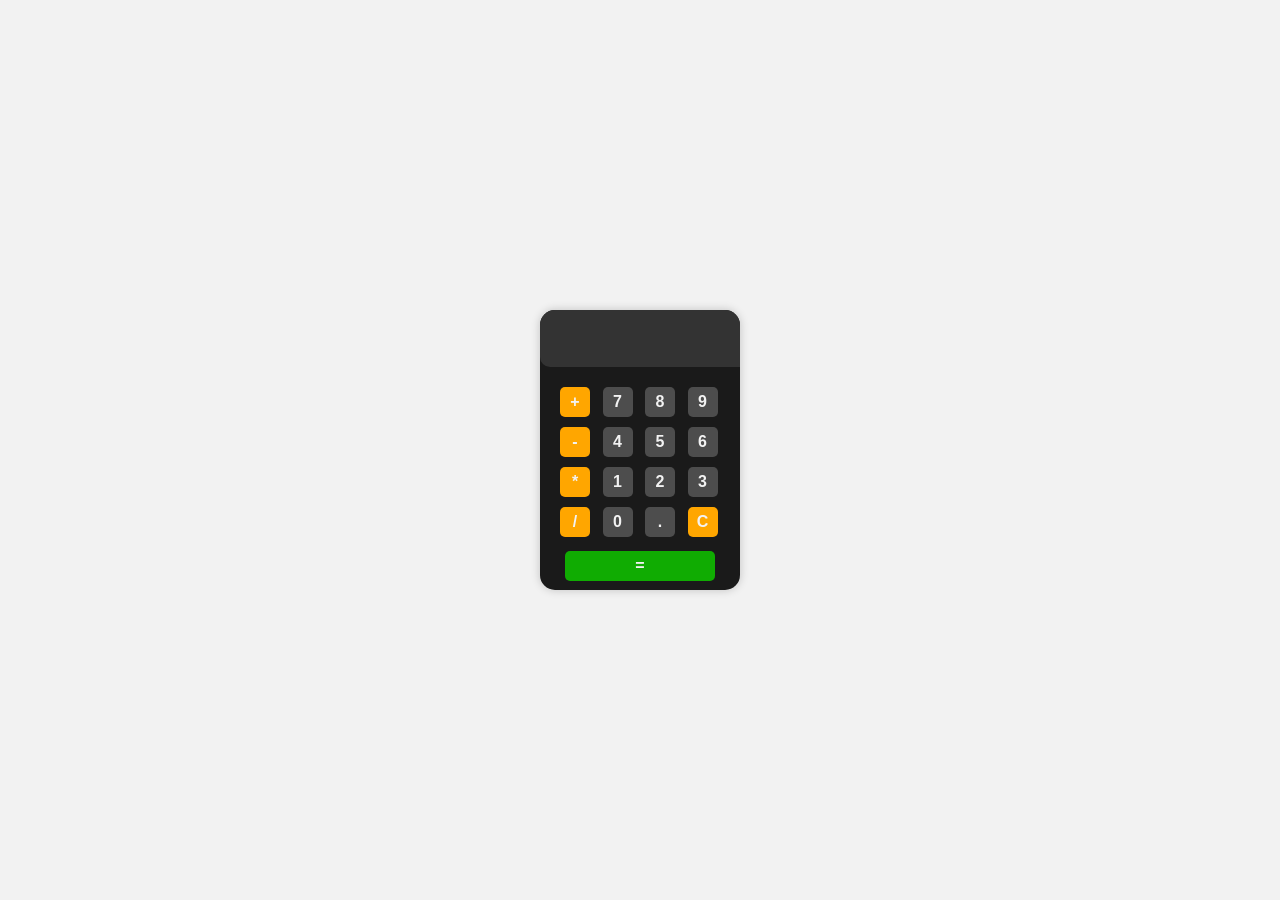
==== main.html @ 33f4938e "simple calculator" ====
<!DOCTYPE html>
<html lang="en">
<head>
    <meta charset="UTF-8">
    <meta name="viewport" content="width=device-width, initial-scale=1.0">
    <title>Document</title>
    <link rel="stylesheet"  href="style.css">

</head>
<body>

   


<div id="calculator">
    
    <input id="display" readonly>

    <div id ="keys">
        <button onclick="appendtoDisplay(`+`)" class="operator-btn">+</button>
        <button onclick="appendtoDisplay(`7`)">7</button>
        <button onclick="appendtoDisplay(`8`)">8</button>
        <button onclick="appendtoDisplay(`9`)">9</button>
        <button onclick="appendtoDisplay(`-`)" class="operator-btn">-</button>
        <button onclick="appendtoDisplay(`4`)">4</button>
        <button onclick ="appendtoDisplay(`5`)">5</button>
        <button onclick="appendtoDisplay(`6`)">6</button>
        <button onclick="appendtoDisplay(`*`)" class="operator-btn">*</button>
        <button onclick="appendtoDisplay(`1`)">1</button>
        <button onclick="appendtoDisplay(`2`)">2</button>
        <button onclick="appendtoDisplay(`3`)">3</button>
        <button onclick="appendtoDisplay(`/`)" class="operator-btn">/</button>
        <button onclick="appendtoDisplay(`0`)">0</button>
        <button onclick="appendtoDisplay(`.`)">.</button>
        <button onclick="cleardisplay()" class="operator-btn">C</button>
       
    </div>
    <button onclick="calculate()" class="calculate-btn">=</button>
    
</div>



   
<script src="main.js"></script>
</body>
</html>
---- style.css ----
body{
    margin: 0;
    display: flex;
    justify-content: center;
    align-items: center;
    height: 100vh;
    background: hsl(0, 0%, 95%);
    background-repeat: no-repeat;
    background-attachment: fixed;
    position: center;

} 

 
#calculator{ 
    height: 280px;
    font-family: Arial, Helvetica, sans-serif;
    background-color: hsl(0, 0%, 10%);
    border-radius: 15px;
    max-width: 200px;
    overflow: hidden;
    border-color: black;
    box-sizing: border-box;
    box-shadow: 0 0 10px rgba(0,0,0,0.2);

}
#display{
    width:100% ;
    padding: 10px;
    font-size: 2rem;
    text-align: left;
    border-radius: 10px;
    border: none;
    background-color: hsl(0, 0%, 20%);
    color: hsl(0, 0%, 95%);
}

#keys{
    display: grid;
    grid-template-columns: repeat(4, 1fr);
    gap: 10px;
    padding: 20px;
    
}
button{
    height: 30px;
    width: 30px;
    border-radius: 5px;
    border: none;
    background-color: hsl(0, 0%, 30%);
    color: hsl(0, 0%, 95%);
    font-size: 1rem;
    font-weight: bold;
    cursor: pointer;
}
button:hover{
    background-color: hsl(0, 0%, 30%);

}
button:active{
    background-color: hsl(0, 0%, 35%);;
    
}

.operator-btn{
    background-color: hsl(39, 100%, 50%);
    
}
.operator-btn:hover{
    background-color:hsl(39, 100%, 55%); ;

}
.operator-btn:active{
    background-color:hsl(39, 100%, 60%);;
}

.calculate-btn{
    width: 150px;
    margin-left: 25px;
    margin-bottom: 25px;
    margin-top: -25px;
    background-color: hsl(115, 98%, 34%);
}
.calculate-btn:hover{
    background-color: hsl(115, 98%, 39%);
}
.calculate-btn:active{
    background-color: hsl(115, 98%, 41%);
}
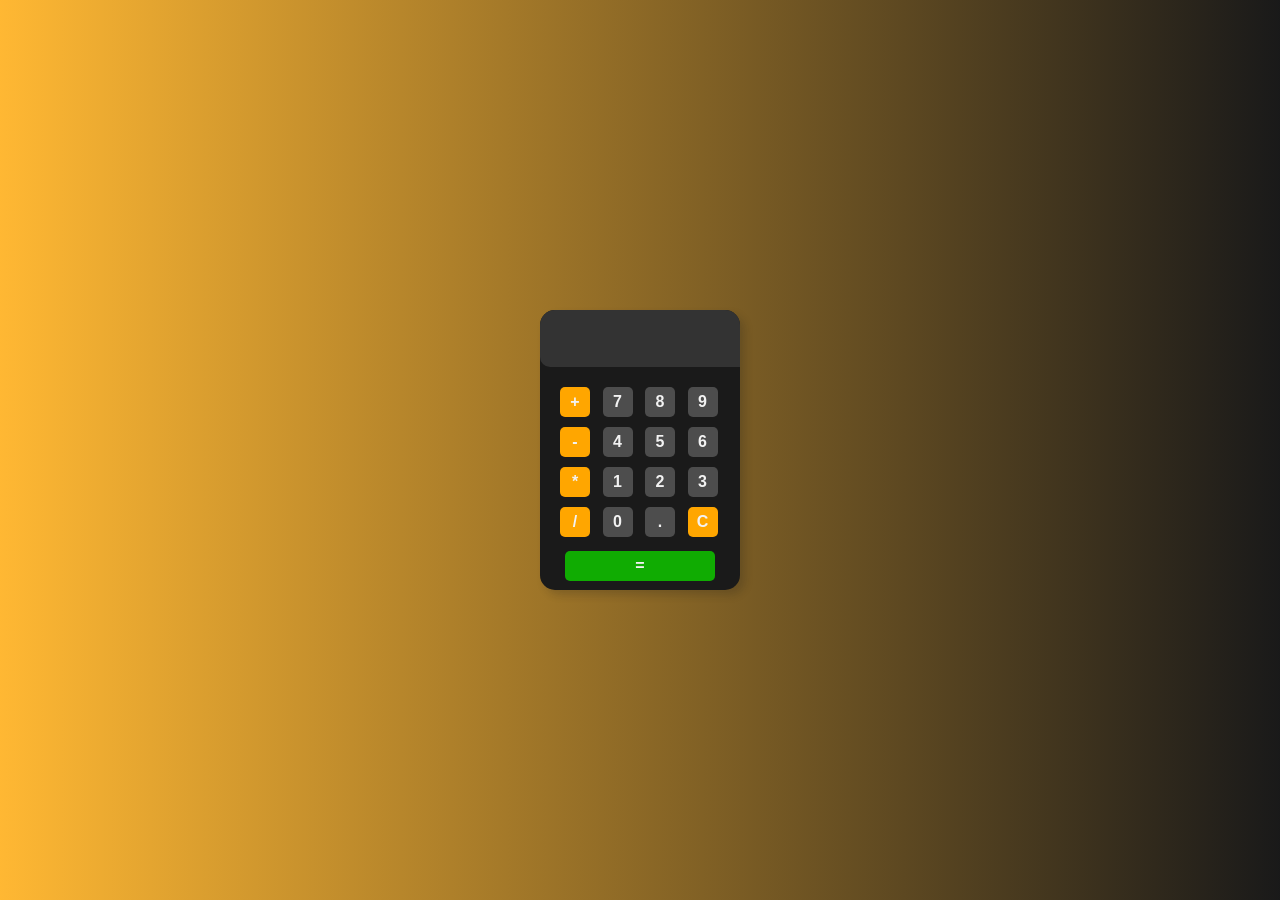
==== commit 995679a1: "simple calculator" ====
--- a/main.html
+++ b/main.html
@@ -3,13 +3,11 @@
 <head>
     <meta charset="UTF-8">
     <meta name="viewport" content="width=device-width, initial-scale=1.0">
-    <title>Document</title>
+    <title> Simple Calculator</title>
     <link rel="stylesheet"  href="style.css">
 
 </head>
 <body>
-
-   
 
 
 <div id="calculator">
--- a/style.css
+++ b/style.css
@@ -4,7 +4,7 @@
     justify-content: center;
     align-items: center;
     height: 100vh;
-    background: hsl(0, 0%, 95%);
+    background: linear-gradient(to left ,hsl(0, 0%, 10%),hsl(39, 100%, 60%));
     background-repeat: no-repeat;
     background-attachment: fixed;
     position: center;
@@ -21,7 +21,7 @@
     overflow: hidden;
     border-color: black;
     box-sizing: border-box;
-    box-shadow: 0 0 10px rgba(0,0,0,0.2);
+    box-shadow: 5px 5px 8px rgba(24, 24, 24, 0.2);
 
 }
 #display{
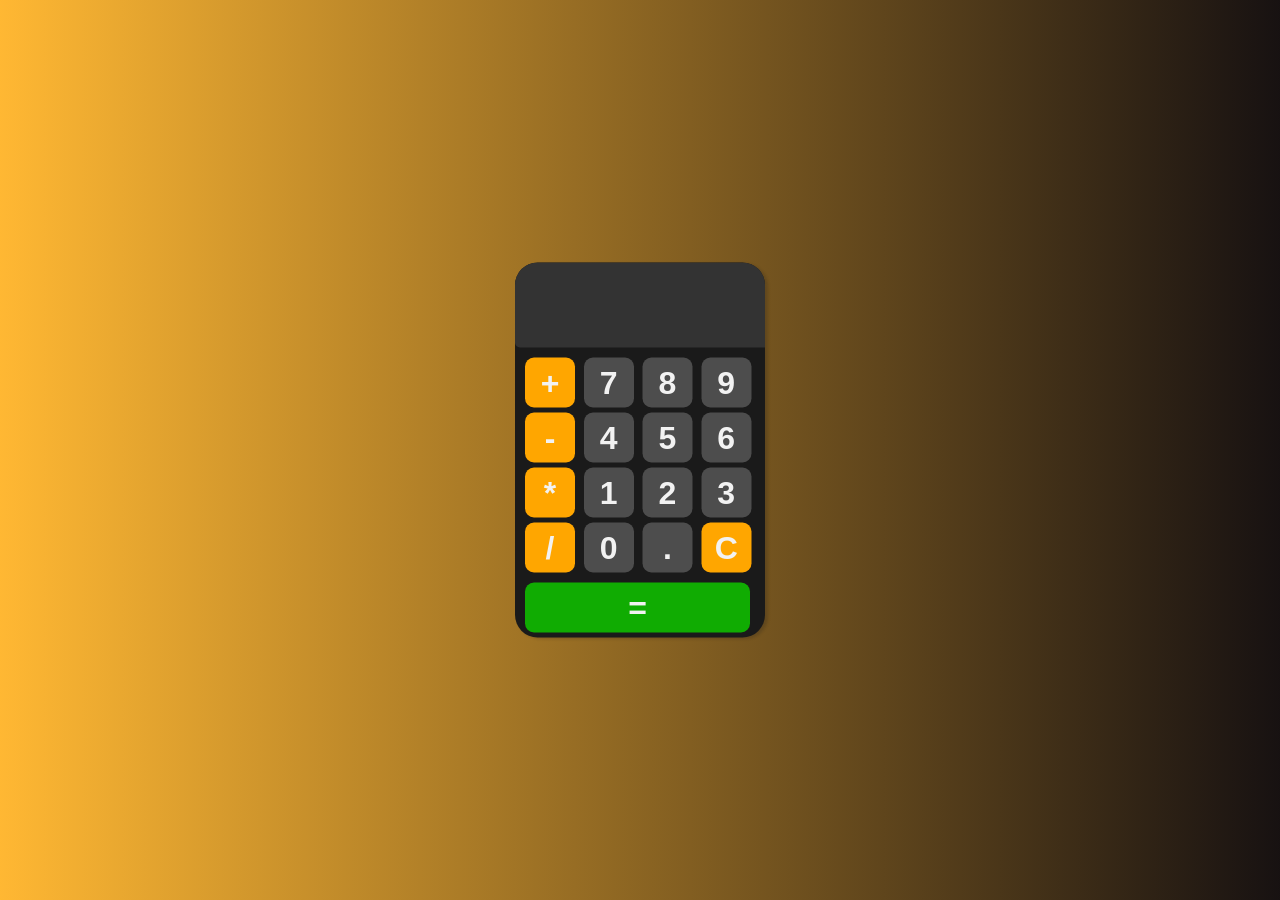
==== commit a56f3d42: "simple calculator" ====
--- a/main.html
+++ b/main.html
@@ -15,31 +15,31 @@
     <input id="display" readonly>
 
     <div id ="keys">
-        <button onclick="appendtoDisplay(`+`)" class="operator-btn">+</button>
-        <button onclick="appendtoDisplay(`7`)">7</button>
-        <button onclick="appendtoDisplay(`8`)">8</button>
-        <button onclick="appendtoDisplay(`9`)">9</button>
-        <button onclick="appendtoDisplay(`-`)" class="operator-btn">-</button>
-        <button onclick="appendtoDisplay(`4`)">4</button>
-        <button onclick ="appendtoDisplay(`5`)">5</button>
-        <button onclick="appendtoDisplay(`6`)">6</button>
-        <button onclick="appendtoDisplay(`*`)" class="operator-btn">*</button>
-        <button onclick="appendtoDisplay(`1`)">1</button>
-        <button onclick="appendtoDisplay(`2`)">2</button>
-        <button onclick="appendtoDisplay(`3`)">3</button>
-        <button onclick="appendtoDisplay(`/`)" class="operator-btn">/</button>
-        <button onclick="appendtoDisplay(`0`)">0</button>
-        <button onclick="appendtoDisplay(`.`)">.</button>
-        <button onclick="cleardisplay()" class="operator-btn">C</button>
+        <button onclick="getDisplay(`+`)" class="operator-btn">+</button>
+        <button onclick="getDisplay(`7`)">7</button>
+        <button onclick="getDisplay(`8`)">8</button>
+        <button onclick="getDisplay(`9`)">9</button>
+        <button onclick="getDisplay(`-`)" class="operator-btn">-</button>
+        <button onclick="getDisplay(`4`)">4</button>
+        <button onclick ="getDisplay(`5`)">5</button>
+        <button onclick="getDisplay(`6`)">6</button>
+        <button onclick="getDisplay(`*`)" class="operator-btn">*</button>
+        <button onclick="getDisplay(`1`)">1</button>
+        <button onclick="getDisplay(`2`)">2</button>
+        <button onclick="getDisplay(`3`)">3</button>
+        <button onclick="getDisplay(`/`)" class="operator-btn">/</button>
+        <button onclick="getDisplay(`0`)">0</button>
+        <button onclick="getDisplay(`.`)">.</button>
+        <button onclick="clearDisplay()" class="operator-btn">C</button>
        
     </div>
-    <button onclick="calculate()" class="calculate-btn">=</button>
+    <button onclick="calculator()" class="calculate-btn">=</button>
     
 </div>
 
 
 
    
-<script src="main.js"></script>
+<script src="index.js"></script>
 </body>
 </html>
--- a/style.css
+++ b/style.css
@@ -4,7 +4,7 @@
     justify-content: center;
     align-items: center;
     height: 100vh;
-    background: linear-gradient(to left ,hsl(0, 0%, 10%),hsl(39, 100%, 60%));
+    background: linear-gradient(to left ,hsl(0, 14%, 8%),hsl(39, 100%, 60%));
     background-repeat: no-repeat;
     background-attachment: fixed;
     position: center;
@@ -13,21 +13,22 @@
 
  
 #calculator{ 
-    height: 280px;
+    height: 750px;
     font-family: Arial, Helvetica, sans-serif;
     background-color: hsl(0, 0%, 10%);
-    border-radius: 15px;
-    max-width: 200px;
+    border-radius: 45px;
+    max-width: 500px;
     overflow: hidden;
     border-color: black;
-    box-sizing: border-box;
-    box-shadow: 5px 5px 8px rgba(24, 24, 24, 0.2);
+   box-shadow: 6px 3px 6px rgba(24, 24, 24, 0.2);
+    transform: scale(50%,50%);
 
 }
 #display{
     width:100% ;
+    height: 150px;
     padding: 10px;
-    font-size: 2rem;
+    font-size: 4rem;
     text-align: left;
     border-radius: 10px;
     border: none;
@@ -43,13 +44,13 @@
     
 }
 button{
-    height: 30px;
-    width: 30px;
-    border-radius: 5px;
+    height: 100px;
+    width: 100px;
+    border-radius: 18px;
     border: none;
     background-color: hsl(0, 0%, 30%);
     color: hsl(0, 0%, 95%);
-    font-size: 1rem;
+    font-size: 4rem;
     font-weight: bold;
     cursor: pointer;
 }
@@ -75,10 +76,10 @@
 }
 
 .calculate-btn{
-    width: 150px;
-    margin-left: 25px;
-    margin-bottom: 25px;
-    margin-top: -25px;
+    height: 100px;
+    width: 450px;
+    border-radius: 18px;
+    margin-left:20px ;
     background-color: hsl(115, 98%, 34%);
 }
 .calculate-btn:hover{
